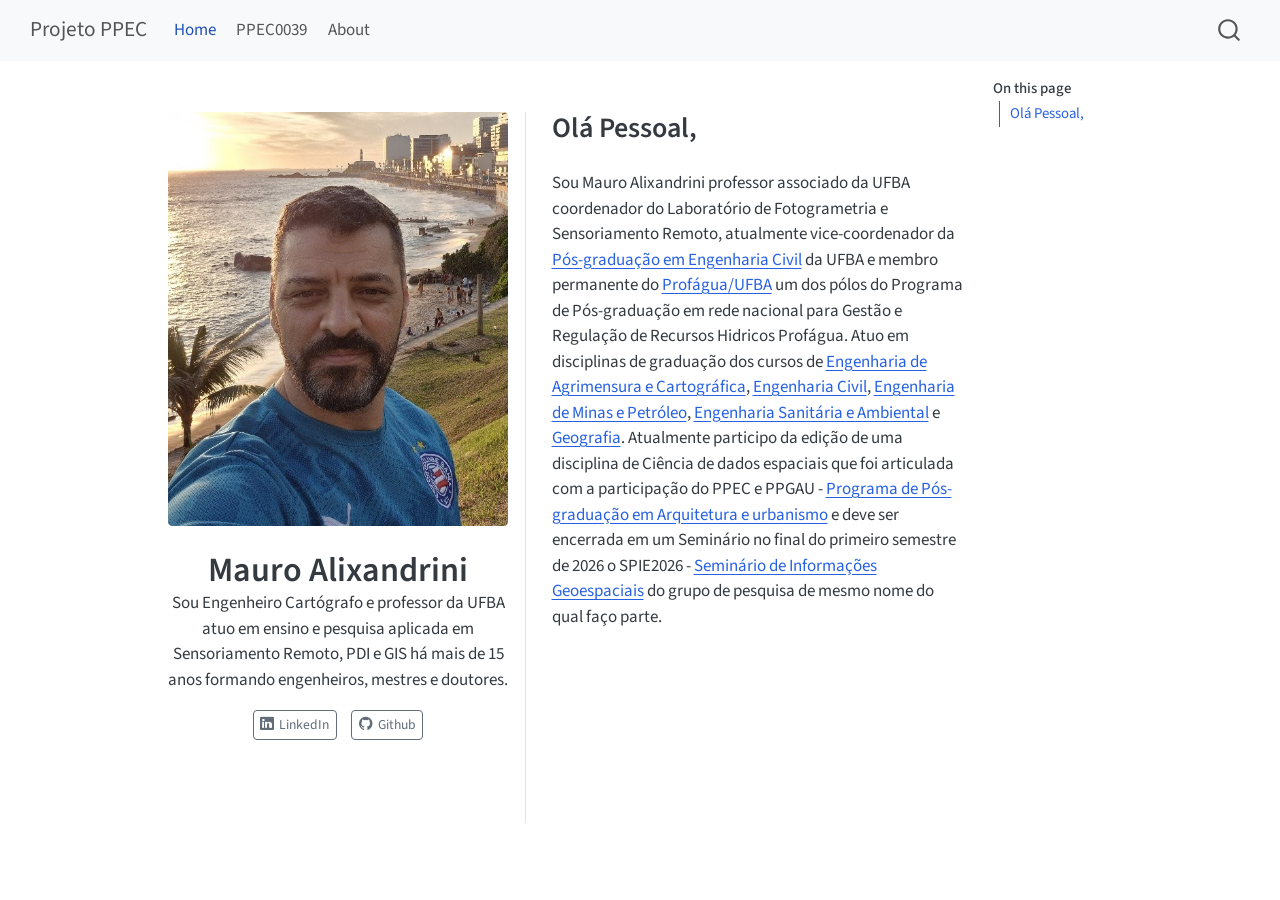
==== index.html @ da07c80e "novo site" ====
<!DOCTYPE html>
<html xmlns="http://www.w3.org/1999/xhtml" lang="en" xml:lang="en"><head>

<meta charset="utf-8">
<meta name="generator" content="quarto-1.9.37">

<meta name="viewport" content="width=device-width, initial-scale=1.0, user-scalable=yes">

<meta name="description" content="Sou Engenheiro Cartógrafo e professor da UFBA atuo em ensino e pesquisa aplicada em Sensoriamento Remoto, PDI e GIS há mais de 15 anos formando engenheiros, mestres e doutores.">

<title>Mauro Alixandrini – Projeto PPEC</title>
<style>
/* Default styles provided by pandoc.
** See https://pandoc.org/MANUAL.html#variables-for-html for config info.
*/
code{white-space: pre-wrap;}
span.smallcaps{font-variant: small-caps;}
div.columns{display: flex; gap: min(4vw, 1.5em);}
div.column{flex: auto; overflow-x: auto;}
div.hanging-indent{margin-left: 1.5em; text-indent: -1.5em;}
ul.task-list{list-style: none;}
ul.task-list li input[type="checkbox"] {
  width: 0.8em;
  margin: 0 0.8em 0.2em -1em; /* quarto-specific, see https://github.com/quarto-dev/quarto-cli/issues/4556 */ 
  vertical-align: middle;
}
</style>


<script src="site_libs/quarto-nav/quarto-nav.js"></script>
<script src="site_libs/quarto-nav/headroom.min.js"></script>
<script src="site_libs/clipboard/clipboard.min.js"></script>
<script src="site_libs/quarto-search/autocomplete.umd.js"></script>
<script src="site_libs/quarto-search/fuse.min.js"></script>
<script src="site_libs/quarto-search/quarto-search.js"></script>
<meta name="quarto:offset" content="./">
<script src="site_libs/quarto-html/quarto.js" type="module"></script>
<script src="site_libs/quarto-html/tabsets/tabsets.js" type="module"></script>
<script src="site_libs/quarto-html/popper.min.js"></script>
<script src="site_libs/quarto-html/tippy.umd.min.js"></script>
<link href="site_libs/quarto-html/tippy.css" rel="stylesheet">
<link href="site_libs/quarto-html/quarto-syntax-highlighting-7f8f88aac4f3542376d5c11b86a4c14d.css" rel="stylesheet" id="quarto-text-highlighting-styles">
<script src="site_libs/bootstrap/bootstrap.min.js"></script>
<link href="site_libs/bootstrap/bootstrap-icons.css" rel="stylesheet">
<link href="site_libs/bootstrap/bootstrap-a0f9fd0d421825b736dc1bbcbcba2219.min.css" rel="stylesheet" append-hash="true" id="quarto-bootstrap" data-mode="light">
<script id="quarto-search-options" type="application/json">{
  "location": "navbar",
  "copy-button": false,
  "collapse-after": 3,
  "panel-placement": "end",
  "type": "overlay",
  "limit": 50,
  "keyboard-shortcut": [
    "f",
    "/",
    "s"
  ],
  "show-item-context": false,
  "language": {
    "search-no-results-text": "No results",
    "search-matching-documents-text": "matching documents",
    "search-copy-link-title": "Copy link to search",
    "search-hide-matches-text": "Hide additional matches",
    "search-more-match-text": "more match in this document",
    "search-more-matches-text": "more matches in this document",
    "search-clear-button-title": "Clear",
    "search-text-placeholder": "",
    "search-detached-cancel-button-title": "Cancel",
    "search-submit-button-title": "Submit",
    "search-label": "Search"
  }
}</script>


<link rel="stylesheet" href="styles.css">
</head>

<body class="nav-fixed quarto-light">

<div id="quarto-search-results"></div>
  <header id="quarto-header" class="headroom fixed-top">
    <nav class="navbar navbar-expand-lg " data-bs-theme="dark">
      <div class="navbar-container container-fluid">
      <div class="navbar-brand-container mx-auto">
    <a class="navbar-brand" href="./index.html">
    <span class="navbar-title">Projeto PPEC</span>
    </a>
  </div>
            <div id="quarto-search" class="" title="Search"></div>
          <button class="navbar-toggler" type="button" data-bs-toggle="collapse" data-bs-target="#navbarCollapse" aria-controls="navbarCollapse" role="menu" aria-expanded="false" aria-label="Toggle navigation" onclick="if (window.quartoToggleHeadroom) { window.quartoToggleHeadroom(); }">
  <span class="navbar-toggler-icon"></span>
</button>
          <div class="collapse navbar-collapse" id="navbarCollapse">
            <ul class="navbar-nav navbar-nav-scroll me-auto">
  <li class="nav-item">
    <a class="nav-link active" href="./index.html" aria-current="page"> 
<span class="menu-text">Home</span></a>
  </li>  
  <li class="nav-item">
    <a class="nav-link" href="./PPE039"> 
<span class="menu-text">PPEC0039</span></a>
  </li>  
  <li class="nav-item">
    <a class="nav-link" href="./about.html"> 
<span class="menu-text">About</span></a>
  </li>  
</ul>
          </div> <!-- /navcollapse -->
            <div class="quarto-navbar-tools">
</div>
      </div> <!-- /container-fluid -->
    </nav>
</header>
<!-- content -->
<div id="quarto-content" class="quarto-container page-columns page-rows-contents page-layout-article page-navbar">
<!-- sidebar -->
<!-- margin-sidebar -->
    <div id="quarto-margin-sidebar" class="sidebar margin-sidebar">
        <nav id="TOC" role="doc-toc" class="toc-active">
    <h2 id="toc-title">On this page</h2>
  <ul>
  <li><a href="#olá-pessoal" id="toc-olá-pessoal" class="nav-link active" data-scroll-target="#olá-pessoal">Olá Pessoal,</a></li>
  </ul>
</nav>
    </div>
<!-- main -->
<div class="quarto-about-trestles">
  <div class="about-entity">
    <img src="portrait.jpg" class="about-image
  rounded " style="width: 20em;">
<header id="title-block-header" class="quarto-title-block default">
<div class="quarto-title">
<h1 class="title">Mauro Alixandrini</h1>
</div>
<div>
  <div class="description">
    Sou Engenheiro Cartógrafo e professor da UFBA atuo em ensino e pesquisa aplicada em Sensoriamento Remoto, PDI e GIS há mais de 15 anos formando engenheiros, mestres e doutores.
  </div>
</div>
<div class="quarto-title-meta">
  </div>
</header>
    <div class="about-links">
  <a href="https://www.linkedin.com/in/alixandrini/" class="about-link" rel="" target="">
    <i class="bi bi-linkedin"></i>
     <span class="about-link-text">LinkedIn</span>
  </a>
  <a href="https://github.com/Alixandrini" class="about-link" rel="" target="">
    <i class="bi bi-github"></i>
     <span class="about-link-text">Github</span>
  </a>
</div>
  </div>
  <div class="about-contents"><main class="content" id="quarto-document-content">

<section id="olá-pessoal" class="level2">
<h2 data-anchor-id="olá-pessoal">Olá Pessoal,</h2>
<p>Sou Mauro Alixandrini professor associado da UFBA coordenador do Laboratório de Fotogrametria e Sensoriamento Remoto, atualmente vice-coordenador da <a href="www.ppec.ufba.br">Pós-graduação em Engenharia Civil</a> da UFBA e membro permanente do <a href="www.profagua.ufba.br">Profágua/UFBA</a> um dos pólos do Programa de Pós-graduação em rede nacional para Gestão e Regulação de Recursos Hidricos Profágua. Atuo em disciplinas de graduação dos cursos de <a href="https://eng.ufba.br/curso-graduacao/engenharia-de-agrimensura-e-cartografica">Engenharia de Agrimensura e Cartográfica</a>, <a href="https://eng.ufba.br/curso-graduacao/engenharia-civil">Engenharia Civil</a>, <a href="https://eng.ufba.br/curso-graduacao/engenharia-de-petroleo">Engenharia de Minas e Petróleo</a>, <a href="https://eng.ufba.br/curso-graduacao/engenharia-sanitaria-e-ambiental">Engenharia Sanitária e Ambiental</a> e <a href="https://geografia.ufba.br/">Geografia</a>. Atualmente participo da edição de uma disciplina de Ciência de dados espaciais que foi articulada com a participação do PPEC e PPGAU - <a href="https://ppgau.ufba.br/">Programa de Pós-graduação em Arquitetura e urbanismo</a> e deve ser encerrada em um Seminário no final do primeiro semestre de 2026 o SPIE2026 - <a href="https://www.instagram.com/p/DX-QDkAGHDp/">Seminário de Informações Geoespaciais</a> do grupo de pesquisa de mesmo nome do qual faço parte.</p>


</section>
</main></div>
</div>
 <!-- /main -->
<script id="quarto-html-after-body" type="application/javascript">
  window.document.addEventListener("DOMContentLoaded", function (event) {
    const isCodeAnnotation = (el) => {
      for (const clz of el.classList) {
        if (clz.startsWith('code-annotation-')) {                     
          return true;
        }
      }
      return false;
    }
    const onCopySuccess = function(e) {
      // button target
      const button = e.trigger;
      // don't keep focus
      button.blur();
      // flash "checked"
      button.classList.add('code-copy-button-checked');
      var currentTitle = button.getAttribute("title");
      button.setAttribute("title", "Copied!");
      let tooltip;
      if (window.bootstrap) {
        button.setAttribute("data-bs-toggle", "tooltip");
        button.setAttribute("data-bs-placement", "left");
        button.setAttribute("data-bs-title", "Copied!");
        tooltip = new bootstrap.Tooltip(button, 
          { trigger: "manual", 
            customClass: "code-copy-button-tooltip",
            offset: [0, -8]});
        tooltip.show();    
      }
      setTimeout(function() {
        if (tooltip) {
          tooltip.hide();
          button.removeAttribute("data-bs-title");
          button.removeAttribute("data-bs-toggle");
          button.removeAttribute("data-bs-placement");
        }
        button.setAttribute("title", currentTitle);
        button.classList.remove('code-copy-button-checked');
      }, 1000);
      // clear code selection
      e.clearSelection();
    }
    const getTextToCopy = function(trigger) {
      const outerScaffold = trigger.parentElement.cloneNode(true);
      const codeEl = outerScaffold.querySelector('code');
      for (const childEl of codeEl.children) {
        if (isCodeAnnotation(childEl)) {
          childEl.remove();
        }
      }
      return codeEl.innerText;
    }
    const clipboard = new window.ClipboardJS('.code-copy-button:not([data-in-quarto-modal])', {
      text: getTextToCopy
    });
    clipboard.on('success', onCopySuccess);
    if (window.document.getElementById('quarto-embedded-source-code-modal')) {
      const clipboardModal = new window.ClipboardJS('.code-copy-button[data-in-quarto-modal]', {
        text: getTextToCopy,
        container: window.document.getElementById('quarto-embedded-source-code-modal')
      });
      clipboardModal.on('success', onCopySuccess);
    }
      var localhostRegex = new RegExp(/^(?:http|https):\/\/localhost\:?[0-9]*\//);
      var mailtoRegex = new RegExp(/^mailto:/);
        var filterRegex = new RegExp('/' + window.location.host + '/');
      var isInternal = (href) => {
          return filterRegex.test(href) || localhostRegex.test(href) || mailtoRegex.test(href);
      }
      // Inspect non-navigation links and adorn them if external
     var links = window.document.querySelectorAll('a[href]:not(.nav-link):not(.navbar-brand):not(.toc-action):not(.sidebar-link):not(.sidebar-item-toggle):not(.pagination-link):not(.no-external):not([aria-hidden]):not(.dropdown-item):not(.quarto-navigation-tool):not(.about-link)');
      for (var i=0; i<links.length; i++) {
        const link = links[i];
        if (!isInternal(link.href)) {
          // undo the damage that might have been done by quarto-nav.js in the case of
          // links that we want to consider external
          if (link.dataset.originalHref !== undefined) {
            link.href = link.dataset.originalHref;
          }
        }
      }
    function tippyHover(el, contentFn, onTriggerFn, onUntriggerFn) {
      const config = {
        allowHTML: true,
        maxWidth: 500,
        delay: 100,
        arrow: false,
        appendTo: function(el) {
            return el.parentElement;
        },
        interactive: true,
        interactiveBorder: 10,
        theme: 'quarto',
        placement: 'bottom-start',
      };
      if (contentFn) {
        config.content = contentFn;
      }
      if (onTriggerFn) {
        config.onTrigger = onTriggerFn;
      }
      if (onUntriggerFn) {
        config.onUntrigger = onUntriggerFn;
      }
      window.tippy(el, config); 
    }
    const noterefs = window.document.querySelectorAll('a[role="doc-noteref"]');
    for (var i=0; i<noterefs.length; i++) {
      const ref = noterefs[i];
      tippyHover(ref, function() {
        // use id or data attribute instead here
        let href = ref.getAttribute('data-footnote-href') || ref.getAttribute('href');
        try { href = new URL(href).hash; } catch {}
        const id = href.replace(/^#\/?/, "");
        const note = window.document.getElementById(id);
        if (note) {
          return note.innerHTML;
        } else {
          return "";
        }
      });
    }
    const xrefs = window.document.querySelectorAll('a.quarto-xref');
    const processXRef = (id, note) => {
      // Strip column container classes
      const stripColumnClz = (el) => {
        el.classList.remove("page-full", "page-columns");
        if (el.children) {
          for (const child of el.children) {
            stripColumnClz(child);
          }
        }
      }
      stripColumnClz(note)
      if (id === null || id.startsWith('sec-')) {
        // Special case sections, only their first couple elements
        const container = document.createElement("div");
        if (note.children && note.children.length > 2) {
          container.appendChild(note.children[0].cloneNode(true));
          for (let i = 1; i < note.children.length; i++) {
            const child = note.children[i];
            if (child.tagName === "P" && child.innerText === "") {
              continue;
            } else {
              container.appendChild(child.cloneNode(true));
              break;
            }
          }
          if (window.Quarto?.typesetMath) {
            window.Quarto.typesetMath(container);
          }
          return container.innerHTML
        } else {
          if (window.Quarto?.typesetMath) {
            window.Quarto.typesetMath(note);
          }
          return note.innerHTML;
        }
      } else {
        // Remove any anchor links if they are present
        const anchorLink = note.querySelector('a.anchorjs-link');
        if (anchorLink) {
          anchorLink.remove();
        }
        if (window.Quarto?.typesetMath) {
          window.Quarto.typesetMath(note);
        }
        if (note.classList.contains("callout")) {
          return note.outerHTML;
        } else {
          return note.innerHTML;
        }
      }
    }
    for (var i=0; i<xrefs.length; i++) {
      const xref = xrefs[i];
      tippyHover(xref, undefined, function(instance) {
        instance.disable();
        let url = xref.getAttribute('href');
        let hash = undefined; 
        if (url.startsWith('#')) {
          hash = url;
        } else {
          try { hash = new URL(url).hash; } catch {}
        }
        if (hash) {
          const id = hash.replace(/^#\/?/, "");
          const note = window.document.getElementById(id);
          if (note !== null) {
            try {
              const html = processXRef(id, note.cloneNode(true));
              instance.setContent(html);
            } finally {
              instance.enable();
              instance.show();
            }
          } else {
            // See if we can fetch this
            fetch(url.split('#')[0])
            .then(res => res.text())
            .then(html => {
              const parser = new DOMParser();
              const htmlDoc = parser.parseFromString(html, "text/html");
              const note = htmlDoc.getElementById(id);
              if (note !== null) {
                const html = processXRef(id, note);
                instance.setContent(html);
              } 
            }).finally(() => {
              instance.enable();
              instance.show();
            });
          }
        } else {
          // See if we can fetch a full url (with no hash to target)
          // This is a special case and we should probably do some content thinning / targeting
          fetch(url)
          .then(res => res.text())
          .then(html => {
            const parser = new DOMParser();
            const htmlDoc = parser.parseFromString(html, "text/html");
            const note = htmlDoc.querySelector('main.content');
            if (note !== null) {
              // This should only happen for chapter cross references
              // (since there is no id in the URL)
              // remove the first header
              if (note.children.length > 0 && note.children[0].tagName === "HEADER") {
                note.children[0].remove();
              }
              const html = processXRef(null, note);
              instance.setContent(html);
            } 
          }).finally(() => {
            instance.enable();
            instance.show();
          });
        }
      }, function(instance) {
      });
    }
        let selectedAnnoteEl;
        const selectorForAnnotation = ( cell, annotation) => {
          let cellAttr = 'data-code-cell="' + cell + '"';
          let lineAttr = 'data-code-annotation="' +  annotation + '"';
          const selector = 'span[' + cellAttr + '][' + lineAttr + ']';
          return selector;
        }
        const selectCodeLines = (annoteEl) => {
          const doc = window.document;
          const targetCell = annoteEl.getAttribute("data-target-cell");
          const targetAnnotation = annoteEl.getAttribute("data-target-annotation");
          const annoteSpan = window.document.querySelector(selectorForAnnotation(targetCell, targetAnnotation));
          const lines = annoteSpan.getAttribute("data-code-lines").split(",");
          const lineIds = lines.map((line) => {
            return targetCell + "-" + line;
          })
          let top = null;
          let height = null;
          let parent = null;
          if (lineIds.length > 0) {
              //compute the position of the single el (top and bottom and make a div)
              const el = window.document.getElementById(lineIds[0]);
              top = el.offsetTop;
              height = el.offsetHeight;
              parent = el.parentElement.parentElement;
            if (lineIds.length > 1) {
              const lastEl = window.document.getElementById(lineIds[lineIds.length - 1]);
              const bottom = lastEl.offsetTop + lastEl.offsetHeight;
              height = bottom - top;
            }
            if (top !== null && height !== null && parent !== null) {
              // cook up a div (if necessary) and position it 
              let div = window.document.getElementById("code-annotation-line-highlight");
              if (div === null) {
                div = window.document.createElement("div");
                div.setAttribute("id", "code-annotation-line-highlight");
                div.style.position = 'absolute';
                parent.appendChild(div);
              }
              div.style.top = top - 2 + "px";
              div.style.height = height + 4 + "px";
              div.style.left = 0;
              let gutterDiv = window.document.getElementById("code-annotation-line-highlight-gutter");
              if (gutterDiv === null) {
                gutterDiv = window.document.createElement("div");
                gutterDiv.setAttribute("id", "code-annotation-line-highlight-gutter");
                gutterDiv.style.position = 'absolute';
                const codeCell = window.document.getElementById(targetCell);
                const gutter = codeCell.querySelector('.code-annotation-gutter');
                gutter.appendChild(gutterDiv);
              }
              gutterDiv.style.top = top - 2 + "px";
              gutterDiv.style.height = height + 4 + "px";
            }
            selectedAnnoteEl = annoteEl;
          }
        };
        const unselectCodeLines = () => {
          const elementsIds = ["code-annotation-line-highlight", "code-annotation-line-highlight-gutter"];
          elementsIds.forEach((elId) => {
            const div = window.document.getElementById(elId);
            if (div) {
              div.remove();
            }
          });
          selectedAnnoteEl = undefined;
        };
          // Handle positioning of the toggle
      window.addEventListener(
        "resize",
        throttle(() => {
          elRect = undefined;
          if (selectedAnnoteEl) {
            selectCodeLines(selectedAnnoteEl);
          }
        }, 10)
      );
      function throttle(fn, ms) {
      let throttle = false;
      let timer;
        return (...args) => {
          if(!throttle) { // first call gets through
              fn.apply(this, args);
              throttle = true;
          } else { // all the others get throttled
              if(timer) clearTimeout(timer); // cancel #2
              timer = setTimeout(() => {
                fn.apply(this, args);
                timer = throttle = false;
              }, ms);
          }
        };
      }
        // Attach click handler to the DT
        const annoteDls = window.document.querySelectorAll('dt[data-target-cell]');
        for (const annoteDlNode of annoteDls) {
          annoteDlNode.addEventListener('click', (event) => {
            const clickedEl = event.target;
            if (clickedEl !== selectedAnnoteEl) {
              unselectCodeLines();
              const activeEl = window.document.querySelector('dt[data-target-cell].code-annotation-active');
              if (activeEl) {
                activeEl.classList.remove('code-annotation-active');
              }
              selectCodeLines(clickedEl);
              clickedEl.classList.add('code-annotation-active');
            } else {
              // Unselect the line
              unselectCodeLines();
              clickedEl.classList.remove('code-annotation-active');
            }
          });
        }
    const findCites = (el) => {
      const parentEl = el.parentElement;
      if (parentEl) {
        const cites = parentEl.dataset.cites;
        if (cites) {
          return {
            el,
            cites: cites.split(' ')
          };
        } else {
          return findCites(el.parentElement)
        }
      } else {
        return undefined;
      }
    };
    var bibliorefs = window.document.querySelectorAll('a[role="doc-biblioref"]');
    for (var i=0; i<bibliorefs.length; i++) {
      const ref = bibliorefs[i];
      const citeInfo = findCites(ref);
      if (citeInfo) {
        tippyHover(citeInfo.el, function() {
          var popup = window.document.createElement('div');
          citeInfo.cites.forEach(function(cite) {
            var citeDiv = window.document.createElement('div');
            citeDiv.classList.add('hanging-indent');
            citeDiv.classList.add('csl-entry');
            var biblioDiv = window.document.getElementById('ref-' + cite);
            if (biblioDiv) {
              citeDiv.innerHTML = biblioDiv.innerHTML;
            }
            popup.appendChild(citeDiv);
          });
          return popup.innerHTML;
        });
      }
    }
  });
  </script>
</div> <!-- /content -->




</body></html>
---- site_libs/quarto-html/tippy.css ----
.tippy-box[data-animation=fade][data-state=hidden]{opacity:0}[data-tippy-root]{max-width:calc(100vw - 10px)}.tippy-box{position:relative;background-color:#333;color:#fff;border-radius:4px;font-size:14px;line-height:1.4;white-space:normal;outline:0;transition-property:transform,visibility,opacity}.tippy-box[data-placement^=top]>.tippy-arrow{bottom:0}.tippy-box[data-placement^=top]>.tippy-arrow:before{bottom:-7px;left:0;border-width:8px 8px 0;border-top-color:initial;transform-origin:center top}.tippy-box[data-placement^=bottom]>.tippy-arrow{top:0}.tippy-box[data-placement^=bottom]>.tippy-arrow:before{top:-7px;left:0;border-width:0 8px 8px;border-bottom-color:initial;transform-origin:center bottom}.tippy-box[data-placement^=left]>.tippy-arrow{right:0}.tippy-box[data-placement^=left]>.tippy-arrow:before{border-width:8px 0 8px 8px;border-left-color:initial;right:-7px;transform-origin:center left}.tippy-box[data-placement^=right]>.tippy-arrow{left:0}.tippy-box[data-placement^=right]>.tippy-arrow:before{left:-7px;border-width:8px 8px 8px 0;border-right-color:initial;transform-origin:center right}.tippy-box[data-inertia][data-state=visible]{transition-timing-function:cubic-bezier(.54,1.5,.38,1.11)}.tippy-arrow{width:16px;height:16px;color:#333}.tippy-arrow:before{content:"";position:absolute;border-color:transparent;border-style:solid}.tippy-content{position:relative;padding:5px 9px;z-index:1}
---- site_libs/quarto-html/quarto-syntax-highlighting-7f8f88aac4f3542376d5c11b86a4c14d.css ----
/* quarto syntax highlight colors */
:root {
  --quarto-hl-ot-color: #003B4F;
  --quarto-hl-at-color: #657422;
  --quarto-hl-ss-color: #20794D;
  --quarto-hl-an-color: #5E5E5E;
  --quarto-hl-fu-color: #4758AB;
  --quarto-hl-st-color: #20794D;
  --quarto-hl-cf-color: #003B4F;
  --quarto-hl-op-color: #5E5E5E;
  --quarto-hl-er-color: #AD0000;
  --quarto-hl-bn-color: #AD0000;
  --quarto-hl-al-color: #AD0000;
  --quarto-hl-va-color: #111111;
  --quarto-hl-bu-color: inherit;
  --quarto-hl-ex-color: inherit;
  --quarto-hl-pp-color: #AD0000;
  --quarto-hl-in-color: #5E5E5E;
  --quarto-hl-vs-color: #20794D;
  --quarto-hl-wa-color: #5E5E5E;
  --quarto-hl-do-color: #5E5E5E;
  --quarto-hl-im-color: #00769E;
  --quarto-hl-ch-color: #20794D;
  --quarto-hl-dt-color: #AD0000;
  --quarto-hl-fl-color: #AD0000;
  --quarto-hl-co-color: #5E5E5E;
  --quarto-hl-cv-color: #5E5E5E;
  --quarto-hl-cn-color: #8f5902;
  --quarto-hl-sc-color: #5E5E5E;
  --quarto-hl-dv-color: #AD0000;
  --quarto-hl-kw-color: #003B4F;
}

/* other quarto variables */
:root {
  --quarto-font-monospace: SFMono-Regular, Menlo, Monaco, Consolas, "Liberation Mono", "Courier New", monospace;
}

/* syntax highlight based on Pandoc's rules */
pre > code.sourceCode > span {
  color: #003B4F;
}

code.sourceCode > span {
  color: #003B4F;
}

div.sourceCode,
div.sourceCode pre.sourceCode {
  color: #003B4F;
}

/* Normal */
code span {
  color: #003B4F;
}

/* Alert */
code span.al {
  color: #AD0000;
  font-style: inherit;
}

/* Annotation */
code span.an {
  color: #5E5E5E;
  font-style: inherit;
}

/* Attribute */
code span.at {
  color: #657422;
  font-style: inherit;
}

/* BaseN */
code span.bn {
  color: #AD0000;
  font-style: inherit;
}

/* BuiltIn */
code span.bu {
  font-style: inherit;
}

/* ControlFlow */
code span.cf {
  color: #003B4F;
  font-weight: bold;
  font-style: inherit;
}

/* Char */
code span.ch {
  color: #20794D;
  font-style: inherit;
}

/* Constant */
code span.cn {
  color: #8f5902;
  font-style: inherit;
}

/* Comment */
code span.co {
  color: #5E5E5E;
  font-style: inherit;
}

/* CommentVar */
code span.cv {
  color: #5E5E5E;
  font-style: italic;
}

/* Documentation */
code span.do {
  color: #5E5E5E;
  font-style: italic;
}

/* DataType */
code span.dt {
  color: #AD0000;
  font-style: inherit;
}

/* DecVal */
code span.dv {
  color: #AD0000;
  font-style: inherit;
}

/* Error */
code span.er {
  color: #AD0000;
  font-style: inherit;
}

/* Extension */
code span.ex {
  font-style: inherit;
}

/* Float */
code span.fl {
  color: #AD0000;
  font-style: inherit;
}

/* Function */
code span.fu {
  color: #4758AB;
  font-style: inherit;
}

/* Import */
code span.im {
  color: #00769E;
  font-style: inherit;
}

/* Information */
code span.in {
  color: #5E5E5E;
  font-style: inherit;
}

/* Keyword */
code span.kw {
  color: #003B4F;
  font-weight: bold;
  font-style: inherit;
}

/* Operator */
code span.op {
  color: #5E5E5E;
  font-style: inherit;
}

/* Other */
code span.ot {
  color: #003B4F;
  font-style: inherit;
}

/* Preprocessor */
code span.pp {
  color: #AD0000;
  font-style: inherit;
}

/* SpecialChar */
code span.sc {
  color: #5E5E5E;
  font-style: inherit;
}

/* SpecialString */
code span.ss {
  color: #20794D;
  font-style: inherit;
}

/* String */
code span.st {
  color: #20794D;
  font-style: inherit;
}

/* Variable */
code span.va {
  color: #111111;
  font-style: inherit;
}

/* VerbatimString */
code span.vs {
  color: #20794D;
  font-style: inherit;
}

/* Warning */
code span.wa {
  color: #5E5E5E;
  font-style: italic;
}

.prevent-inlining {
  content: "</";
}

/*# sourceMappingURL=789ad8cd35626ba772517505b42a116e.css.map */
---- styles.css ----
/* css styles */
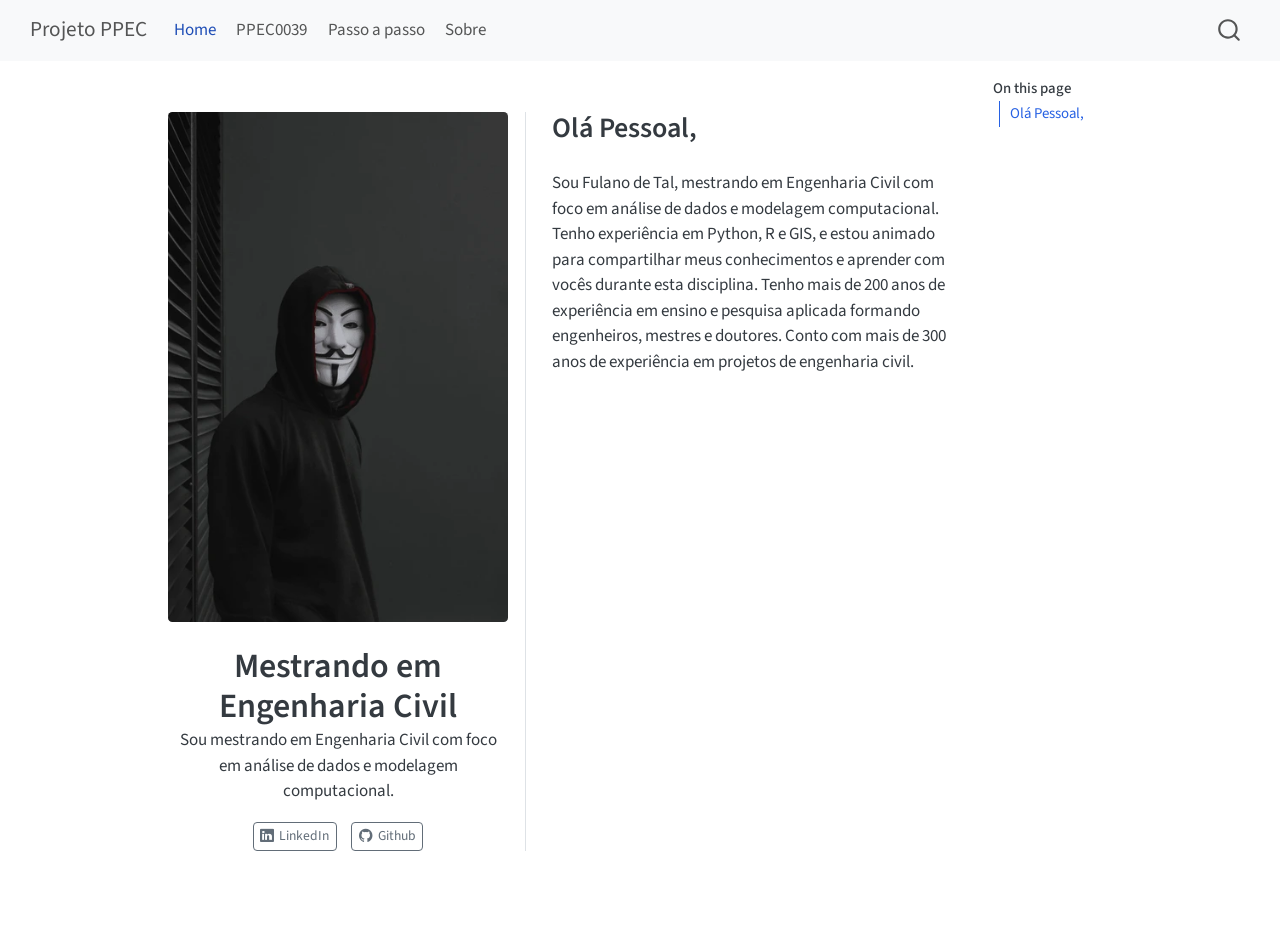
==== commit 7b0ae50e: "tutorial refeito" ====
--- a/index.html
+++ b/index.html
@@ -6,9 +6,9 @@
 
 <meta name="viewport" content="width=device-width, initial-scale=1.0, user-scalable=yes">
 
-<meta name="description" content="Sou Engenheiro Cartógrafo e professor da UFBA atuo em ensino e pesquisa aplicada em Sensoriamento Remoto, PDI e GIS há mais de 15 anos formando engenheiros, mestres e doutores.">
-
-<title>Mauro Alixandrini – Projeto PPEC</title>
+<meta name="description" content="Sou mestrando em Engenharia Civil com foco em análise de dados e modelagem computacional.">
+
+<title>Mestrando em Engenharia Civil – Projeto PPEC</title>
 <style>
 /* Default styles provided by pandoc.
 ** See https://pandoc.org/MANUAL.html#variables-for-html for config info.
@@ -97,12 +97,16 @@
 <span class="menu-text">Home</span></a>
   </li>  
   <li class="nav-item">
-    <a class="nav-link" href="./PPE039"> 
+    <a class="nav-link" href="./lista_disciplina.html"> 
 <span class="menu-text">PPEC0039</span></a>
   </li>  
   <li class="nav-item">
+    <a class="nav-link" href="./passo-a-passo.html"> 
+<span class="menu-text">Passo a passo</span></a>
+  </li>  
+  <li class="nav-item">
     <a class="nav-link" href="./about.html"> 
-<span class="menu-text">About</span></a>
+<span class="menu-text">Sobre</span></a>
   </li>  
 </ul>
           </div> <!-- /navcollapse -->
@@ -126,15 +130,15 @@
 <!-- main -->
 <div class="quarto-about-trestles">
   <div class="about-entity">
-    <img src="portrait.jpg" class="about-image
+    <img src="aluno.webp" class="about-image
   rounded " style="width: 20em;">
 <header id="title-block-header" class="quarto-title-block default">
 <div class="quarto-title">
-<h1 class="title">Mauro Alixandrini</h1>
+<h1 class="title">Mestrando em Engenharia Civil</h1>
 </div>
 <div>
   <div class="description">
-    Sou Engenheiro Cartógrafo e professor da UFBA atuo em ensino e pesquisa aplicada em Sensoriamento Remoto, PDI e GIS há mais de 15 anos formando engenheiros, mestres e doutores.
+    Sou mestrando em Engenharia Civil com foco em análise de dados e modelagem computacional.
   </div>
 </div>
 <div class="quarto-title-meta">
@@ -145,7 +149,7 @@
     <i class="bi bi-linkedin"></i>
      <span class="about-link-text">LinkedIn</span>
   </a>
-  <a href="https://github.com/Alixandrini" class="about-link" rel="" target="">
+  <a href="https://www.github.com/alixandrini" class="about-link" rel="" target="">
     <i class="bi bi-github"></i>
      <span class="about-link-text">Github</span>
   </a>
@@ -155,7 +159,7 @@
 
 <section id="olá-pessoal" class="level2">
 <h2 data-anchor-id="olá-pessoal">Olá Pessoal,</h2>
-<p>Sou Mauro Alixandrini professor associado da UFBA coordenador do Laboratório de Fotogrametria e Sensoriamento Remoto, atualmente vice-coordenador da <a href="www.ppec.ufba.br">Pós-graduação em Engenharia Civil</a> da UFBA e membro permanente do <a href="www.profagua.ufba.br">Profágua/UFBA</a> um dos pólos do Programa de Pós-graduação em rede nacional para Gestão e Regulação de Recursos Hidricos Profágua. Atuo em disciplinas de graduação dos cursos de <a href="https://eng.ufba.br/curso-graduacao/engenharia-de-agrimensura-e-cartografica">Engenharia de Agrimensura e Cartográfica</a>, <a href="https://eng.ufba.br/curso-graduacao/engenharia-civil">Engenharia Civil</a>, <a href="https://eng.ufba.br/curso-graduacao/engenharia-de-petroleo">Engenharia de Minas e Petróleo</a>, <a href="https://eng.ufba.br/curso-graduacao/engenharia-sanitaria-e-ambiental">Engenharia Sanitária e Ambiental</a> e <a href="https://geografia.ufba.br/">Geografia</a>. Atualmente participo da edição de uma disciplina de Ciência de dados espaciais que foi articulada com a participação do PPEC e PPGAU - <a href="https://ppgau.ufba.br/">Programa de Pós-graduação em Arquitetura e urbanismo</a> e deve ser encerrada em um Seminário no final do primeiro semestre de 2026 o SPIE2026 - <a href="https://www.instagram.com/p/DX-QDkAGHDp/">Seminário de Informações Geoespaciais</a> do grupo de pesquisa de mesmo nome do qual faço parte.</p>
+<p>Sou Fulano de Tal, mestrando em Engenharia Civil com foco em análise de dados e modelagem computacional. Tenho experiência em Python, R e GIS, e estou animado para compartilhar meus conhecimentos e aprender com vocês durante esta disciplina. Tenho mais de 200 anos de experiência em ensino e pesquisa aplicada formando engenheiros, mestres e doutores. Conto com mais de 300 anos de experiência em projetos de engenharia civil.</p>
 
 
 </section>
